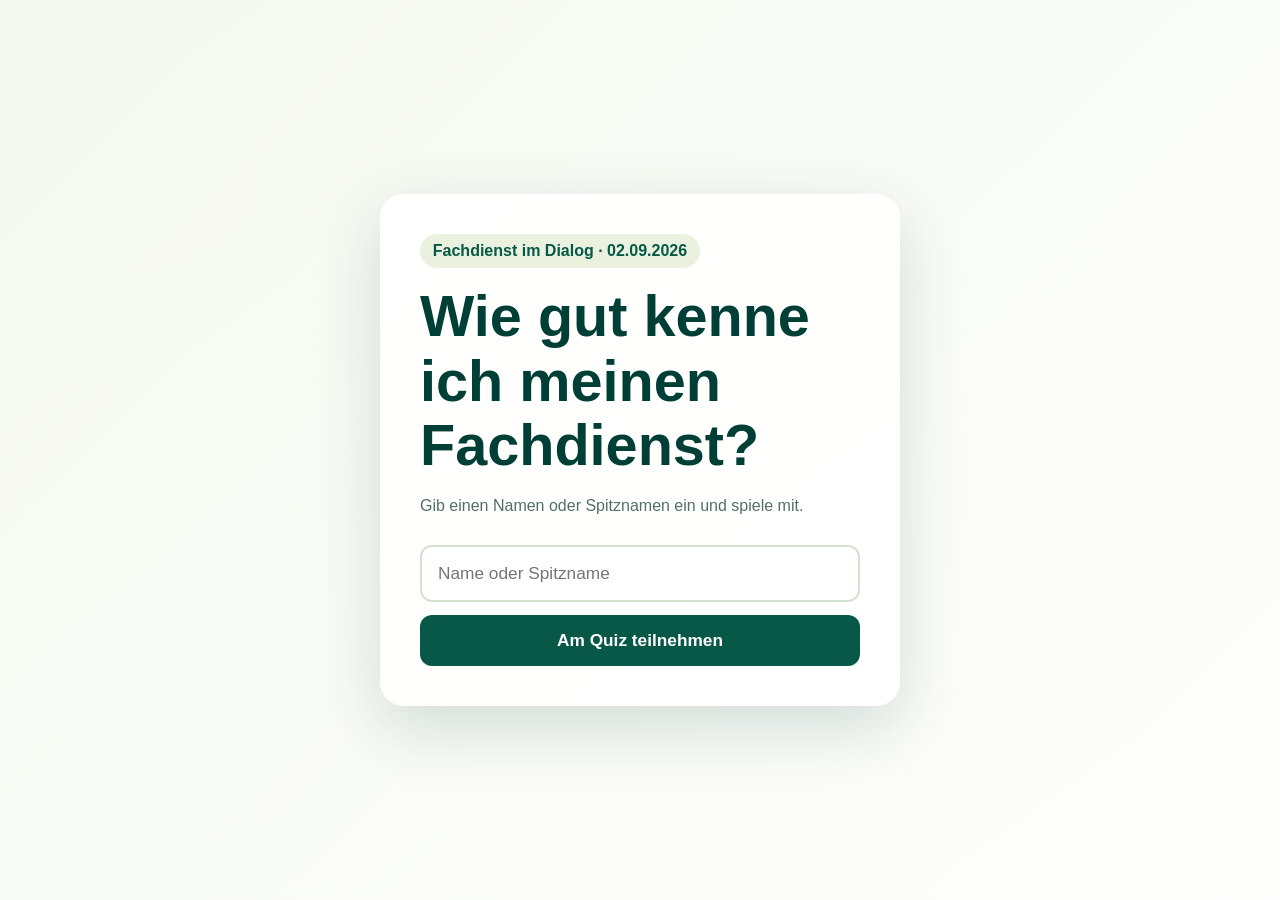
==== index.html @ 51438f98 "Add files via upload" ====
<!doctype html>
<html lang="de">
<head>
  <meta charset="utf-8">
  <meta name="viewport" content="width=device-width,initial-scale=1">
  <title>Fachdienst im Dialog – Mitspielen</title>
  <link rel="stylesheet" href="css/style.css">
</head>
<body class="app-page">
  <main class="mobile-screen" id="screen">
    <section class="app-card">
      <div id="loadingView">
        <span class="app-status">Fachdienst im Dialog</span>
        <h1>Quiz wird geladen …</h1>
      </div>

      <div id="joinView" class="hidden">
        <span class="app-status">Fachdienst im Dialog · 02.09.2026</span>
        <h1>Wie gut kenne ich meinen Fachdienst?</h1>
        <p>Gib einen Namen oder Spitznamen ein und spiele mit.</p>
        <input id="playerName" maxlength="24" autocomplete="nickname" placeholder="Name oder Spitzname">
        <button id="joinButton">Am Quiz teilnehmen</button>
      </div>

      <div id="waitingView" class="hidden">
        <span class="app-status">Du bist dabei</span>
        <h2>Bitte auf die nächste Frage warten.</h2>
        <p id="welcomeText"></p>
      </div>

      <div id="questionView" class="hidden">
        <span class="app-status" id="questionNumber"></span>
        <h2 id="questionText"></h2>
        <input id="guessInput" type="number" step="1" inputmode="numeric" placeholder="Deine Schätzung">
        <button id="submitGuess">Schätzung abgeben</button>
      </div>

      <div id="submittedView" class="hidden">
        <span class="app-status">Antwort gespeichert</span>
        <h2>Danke!</h2>
        <p>Bitte blicke wieder auf die Präsentationsfläche.</p>
      </div>
    </section>
  </main>

  <script src="lib/xlsx.full.min.js"></script>
  <script src="js/config.js"></script>
  <script src="js/app.js"></script>
  <script>
    const views = ["loadingView", "joinView", "waitingView", "questionView", "submittedView"];
    const show = id => views.forEach(view => document.getElementById(view).classList.toggle("hidden", view !== id));

    document.getElementById("joinButton").addEventListener("click", () => {
      const name = document.getElementById("playerName").value.trim();
      if (!name) return alert("Bitte gib einen Namen oder Spitznamen ein.");
      localStorage.setItem("quizPlayerName", name);
      document.getElementById("welcomeText").textContent = `Willkommen, ${name}!`;
      show("waitingView");
    });

    document.getElementById("submitGuess").addEventListener("click", () => {
      const input = document.getElementById("guessInput");
      if (input.value === "") return alert("Bitte gib eine ganze Zahl ein.");
      if (!Number.isInteger(Number(input.value))) return alert("Bitte verwende keine Nachkommastellen.");
      show("submittedView");
    });

    async function initialize() {
      try {
        await QuizUtils.loadQuestions();
        const q = Number(new URLSearchParams(location.search).get("q"));
        if (q >= 1 && q <= window.QUIZ_QUESTIONS.length) {
          const item = QuizUtils.getQuestion(q - 1);
          QuizUtils.setBackground(document.getElementById("screen"), item.background);
          document.getElementById("questionNumber").textContent = `Frage ${q} von ${window.QUIZ_QUESTIONS.length}`;
          document.getElementById("questionText").textContent = item.question;
          show("questionView");
        } else {
          show("joinView");
        }
      } catch (error) {
        document.querySelector(".app-card").classList.add("hidden");
        QuizUtils.showLoadError(error, document.getElementById("screen"));
      }
    }

    initialize();
  </script>
</body>
</html>
---- css/style.css ----
:root {
  --forest: #075847;
  --forest-deep: #003f35;
  --leaf: #5f8f20;
  --leaf-light: #8cac3c;
  --cream: #fbfaf5;
  --ink: #173f36;
  --gold: #d9a72e;
  --danger: #b74538;
}

* { box-sizing: border-box; }
html, body { width: 100%; min-height: 100%; margin: 0; }
body { font-family: "Segoe UI", Arial, Helvetica, sans-serif; color: var(--ink); }
button { font: inherit; }
.hidden { display: none !important; }

.presenter-page {
  overflow: hidden;
  background: #eef2e5;
}

.quiz-stage {
  width: 100vw;
  height: 100vh;
  min-height: 56.25vw;
  position: relative;
  overflow: hidden;
  background: url("../assets/backgrounds/presenter-base.png") center / 100% 100% no-repeat;
}

.quiz-content {
  position: absolute;
  inset: 25.5% 8.5% 11.5% 8.5%;
  display: flex;
  flex-direction: column;
}

.question-meta {
  display: flex;
  align-items: center;
  gap: 1.2rem;
  min-height: 3rem;
  margin-bottom: 2.2vh;
}

.question-number {
  padding: .55rem 1.05rem;
  border-radius: 999px;
  background: var(--leaf);
  color: white;
  font-size: clamp(.95rem, 1.35vw, 1.6rem);
  font-weight: 750;
  letter-spacing: .02em;
}

.round-title {
  font-size: clamp(1rem, 1.45vw, 1.75rem);
  color: var(--forest);
  font-weight: 650;
}

.state-panel {
  flex: 1;
  display: flex;
  flex-direction: column;
  justify-content: center;
  min-height: 0;
  animation: reveal .36s ease both;
}

.question-text {
  max-width: 78%;
  margin: 0;
  color: var(--forest-deep);
  font-size: clamp(2.2rem, 3.75vw, 5.1rem);
  line-height: 1.12;
  letter-spacing: -.025em;
  text-wrap: balance;
}

.instruction {
  margin: 2.1vh 0 0;
  font-size: clamp(1.1rem, 1.55vw, 1.85rem);
  color: #527068;
}

.live-row {
  display: block;
  margin-top: clamp(2rem, 5vh, 4.5rem);
  padding-top: 0;
}

.timer {
  position: absolute;
  right: 0;
  top: 51%;
  transform: translateY(-50%);
  width: clamp(116px, 10vw, 180px);
  aspect-ratio: 1;
  flex: 0 0 auto;
  border: clamp(7px, .65vw, 12px) solid var(--leaf-light);
  border-radius: 50%;
  display: grid;
  place-content: center;
  text-align: center;
  background: rgba(255,255,255,.82);
  box-shadow: 0 12px 32px rgba(9,83,67,.12);
  transition: border-color .25s, transform .25s;
}

.timer span {
  display: block;
  font-size: clamp(3rem, 4.8vw, 6.4rem);
  line-height: .84;
  color: var(--forest);
  font-weight: 800;
}

.timer small {
  display: block;
  margin-top: .55rem;
  color: #607970;
  font-size: clamp(.75rem, .9vw, 1.05rem);
  font-weight: 650;
}

.timer.ending {
  border-color: var(--danger);
  transform: translateY(-50%) scale(1.03);
}
.timer.ending span { color: var(--danger); }

.answer-progress { max-width: min(680px, 62%); }
.answer-progress strong {
  display: block;
  color: var(--forest);
  font-size: clamp(2.5rem, 4vw, 5.2rem);
  line-height: 1;
}
.answer-progress span {
  display: block;
  margin-top: .35rem;
  font-size: clamp(1rem, 1.35vw, 1.55rem);
  color: #527068;
}
.progress-track {
  height: 12px;
  margin-top: 1.15rem;
  overflow: hidden;
  border-radius: 99px;
  background: #dfe8dc;
}
.progress-fill {
  width: 0;
  height: 100%;
  border-radius: inherit;
  background: linear-gradient(90deg, var(--forest), var(--leaf-light));
  transition: width .5s ease;
}

#closedState, #solutionState { align-items: center; text-align: center; }
.state-icon {
  width: clamp(90px, 8vw, 140px);
  aspect-ratio: 1;
  display: grid;
  place-items: center;
  border-radius: 50%;
  background: var(--leaf);
  color: white;
  font-size: clamp(3rem, 5vw, 6rem);
  box-shadow: 0 18px 45px rgba(62,111,25,.22);
}
.state-title {
  margin: 2.5vh 0 0;
  color: var(--forest-deep);
  font-size: clamp(2.7rem, 4.7vw, 6.4rem);
}
.solution-label {
  margin: 0;
  color: #607970;
  font-size: clamp(1.2rem, 1.7vw, 2rem);
  font-weight: 650;
}
.solution-value {
  margin: 1vh 0;
  color: var(--forest);
  line-height: 1;
}
.solution-value strong { font-size: clamp(5rem, 10vw, 13rem); letter-spacing: -.06em; }
.solution-value span { margin-left: 1rem; font-size: clamp(2rem, 3.7vw, 4.8rem); font-weight: 700; }
.solution-explanation {
  max-width: 1050px;
  margin: 1.5vh auto 0;
  font-size: clamp(1.2rem, 1.8vw, 2.2rem);
  line-height: 1.4;
  color: #46675d;
  text-wrap: balance;
}

.preview-controls {
  position: fixed;
  right: 1rem;
  bottom: 1rem;
  z-index: 5;
  display: flex;
  gap: .4rem;
  padding: .45rem;
  border-radius: .8rem;
  background: rgba(0,54,44,.9);
  opacity: .17;
  transition: opacity .2s;
}
.preview-controls:hover, .preview-controls:focus-within { opacity: 1; }
.preview-controls button {
  border: 0;
  border-radius: .5rem;
  padding: .55rem .75rem;
  background: rgba(255,255,255,.13);
  color: white;
  cursor: pointer;
}
.preview-controls button:hover { background: var(--leaf); }

@keyframes reveal {
  from { opacity: 0; transform: translateY(10px); }
  to { opacity: 1; transform: translateY(0); }
}

@media (max-aspect-ratio: 4/3) {
  .quiz-stage { background-size: cover; }
  .quiz-content { inset: 24% 6% 13% 6%; }
}

@media print {
  .preview-controls { display: none; }
}

/* Teilnehmer- und Moderationsansicht */
.app-page, .admin-page {
  min-height: 100%;
  background: linear-gradient(145deg, #edf3e6, #f9faf6);
}

.mobile-screen {
  min-height: 100vh;
  display: grid;
  place-items: center;
  padding: 1.25rem;
  background-position: center;
  background-size: cover;
  position: relative;
}

.mobile-screen::before {
  content: "";
  position: absolute;
  inset: 0;
  background: linear-gradient(135deg, rgba(246,249,241,.94), rgba(255,255,255,.78));
}

.app-card {
  position: relative;
  z-index: 1;
  width: min(520px, 100%);
  padding: clamp(1.4rem, 5vw, 2.5rem);
  border-radius: 24px;
  background: rgba(255,255,255,.94);
  box-shadow: 0 22px 65px rgba(0,63,53,.16);
}

.app-card h1, .app-card h2 {
  margin: 1rem 0 .65rem;
  color: var(--forest-deep);
  line-height: 1.12;
}
.app-card h1 { font-size: clamp(2rem, 9vw, 3.6rem); }
.app-card h2 { font-size: clamp(1.7rem, 7vw, 2.7rem); }
.app-card p { color: #527068; line-height: 1.5; }
.app-status {
  display: inline-block;
  padding: .5rem .8rem;
  border-radius: 999px;
  color: var(--forest);
  background: #eaf1df;
  font-weight: 750;
}
.app-card input {
  width: 100%;
  margin-top: .7rem;
  padding: 1rem;
  border: 2px solid #d5e1cf;
  border-radius: 12px;
  color: var(--ink);
  background: white;
  font: inherit;
  font-size: 1.08rem;
}
.app-card input:focus { outline: 3px solid rgba(95,143,32,.18); border-color: var(--leaf); }
.app-card button, .admin-actions button {
  border: 0;
  border-radius: 12px;
  padding: .95rem 1rem;
  background: var(--forest);
  color: white;
  font-weight: 750;
  cursor: pointer;
}
.app-card button { width: 100%; margin-top: .8rem; font-size: 1.08rem; }

.admin-shell { min-height: 100vh; padding: 2rem; }
.admin-locked .admin-shell { display: none; }
.admin-unlocked .admin-gate { display: none; }
.admin-gate {
  min-height: 100vh;
  display: grid;
  place-items: center;
  padding: 1.25rem;
}
.admin-login-card {
  width: min(460px, 100%);
  padding: clamp(1.5rem, 5vw, 2.5rem);
  border-radius: 24px;
  background: rgba(255,255,255,.96);
  box-shadow: 0 22px 65px rgba(0,63,53,.16);
}
.admin-login-card h1 {
  margin: 1rem 0 .65rem;
  color: var(--forest-deep);
  font-size: clamp(2rem, 7vw, 3rem);
  line-height: 1.12;
}
.admin-login-card p { color: #527068; line-height: 1.5; }
.admin-login-card label {
  display: block;
  margin-top: 1.25rem;
  color: var(--forest-deep);
  font-weight: 700;
}
.admin-login-card input {
  width: 100%;
  margin-top: .5rem;
  padding: 1rem;
  border: 2px solid #d5e1cf;
  border-radius: 12px;
  color: var(--ink);
  background: white;
  font: inherit;
  font-size: 1.08rem;
}
.admin-login-card input:focus {
  outline: 3px solid rgba(95,143,32,.18);
  border-color: var(--leaf);
}
.admin-login-card button {
  width: 100%;
  margin-top: .8rem;
  border: 0;
  border-radius: 12px;
  padding: .95rem 1rem;
  background: var(--forest);
  color: white;
  font: inherit;
  font-weight: 750;
  cursor: pointer;
}
.admin-login-card button:disabled { opacity: .55; cursor: wait; }
.admin-login-message { min-height: 1.5rem; margin: .8rem 0 0; color: var(--danger) !important; font-weight: 650; }
.admin-card {
  width: min(1100px, 100%);
  margin: 0 auto;
  padding: 2rem;
  border-radius: 24px;
  background: white;
  box-shadow: 0 20px 60px rgba(0,63,53,.12);
}
.admin-heading { display: flex; justify-content: space-between; gap: 1.5rem; align-items: flex-start; }
.admin-heading-actions { display: flex; align-items: center; gap: .65rem; flex-wrap: wrap; justify-content: flex-end; }
.admin-logout {
  border: 1px solid #cbd8c5;
  border-radius: 10px;
  padding: .65rem .9rem;
  background: white;
  color: var(--forest);
  font: inherit;
  font-weight: 700;
  cursor: pointer;
}
.admin-heading h1 { margin: .75rem 0 0; color: var(--forest-deep); font-size: 2.4rem; }
.excel-status { padding: .65rem .9rem; border-radius: 10px; font-weight: 700; }
.excel-status.loading { color: #6b5a2b; background: #f7f1df; }
.excel-status.ready { color: #315f20; background: #e8f3df; }
.excel-status.error { color: #8f3028; background: #f8e3df; }
.admin-metrics { display: grid; grid-template-columns: 1fr 1fr; gap: 1rem; margin-top: 2rem; }
.admin-metrics div { padding: 1.25rem; border-radius: 16px; background: #f3f7ed; }
.admin-metrics span { display: block; color: #607970; }
.admin-metrics strong { display: block; margin-top: .25rem; color: var(--forest); font-size: 2.5rem; }
.current-question { margin: 1.5rem 0; padding: 1.4rem; border-left: 6px solid var(--leaf); background: #fbfcf8; }
.current-question small { color: #607970; font-weight: 700; }
.current-question h2 { margin: .45rem 0 0; color: var(--forest-deep); }
.admin-actions { display: grid; grid-template-columns: repeat(2, 1fr); gap: .65rem; }
.admin-actions button.accent { background: #d9a72e; color: #263b14; }
.admin-actions button.secondary { background: #e1e9dc; color: var(--ink); }
.admin-actions button:disabled { opacity: .45; cursor: not-allowed; }
.admin-note { margin: 1.25rem 0 0; color: #72847d; font-size: .92rem; }

.load-error {
  position: absolute;
  z-index: 20;
  inset: 50% auto auto 50%;
  width: min(620px, calc(100% - 2rem));
  transform: translate(-50%, -50%);
  padding: 1.5rem;
  border: 2px solid #cf6b60;
  border-radius: 16px;
  background: #fff7f5;
  color: #7c2c25;
  box-shadow: 0 20px 50px rgba(75,20,15,.16);
  text-align: left;
}
.load-error strong, .load-error span, .load-error small { display: block; }
.load-error strong { font-size: 1.25rem; }
.load-error span { margin-top: .6rem; }
.load-error small { margin-top: .75rem; color: #84534e; }

@media (max-width: 720px) {
  .admin-shell { padding: .75rem; }
  .admin-card { padding: 1.2rem; border-radius: 18px; }
  .admin-heading { flex-direction: column; }
  .admin-heading-actions { justify-content: flex-start; }
  .admin-heading { display: block; }
  .excel-status { display: inline-block; margin-top: 1rem; }
  .admin-metrics, .admin-actions { grid-template-columns: 1fr; }
}
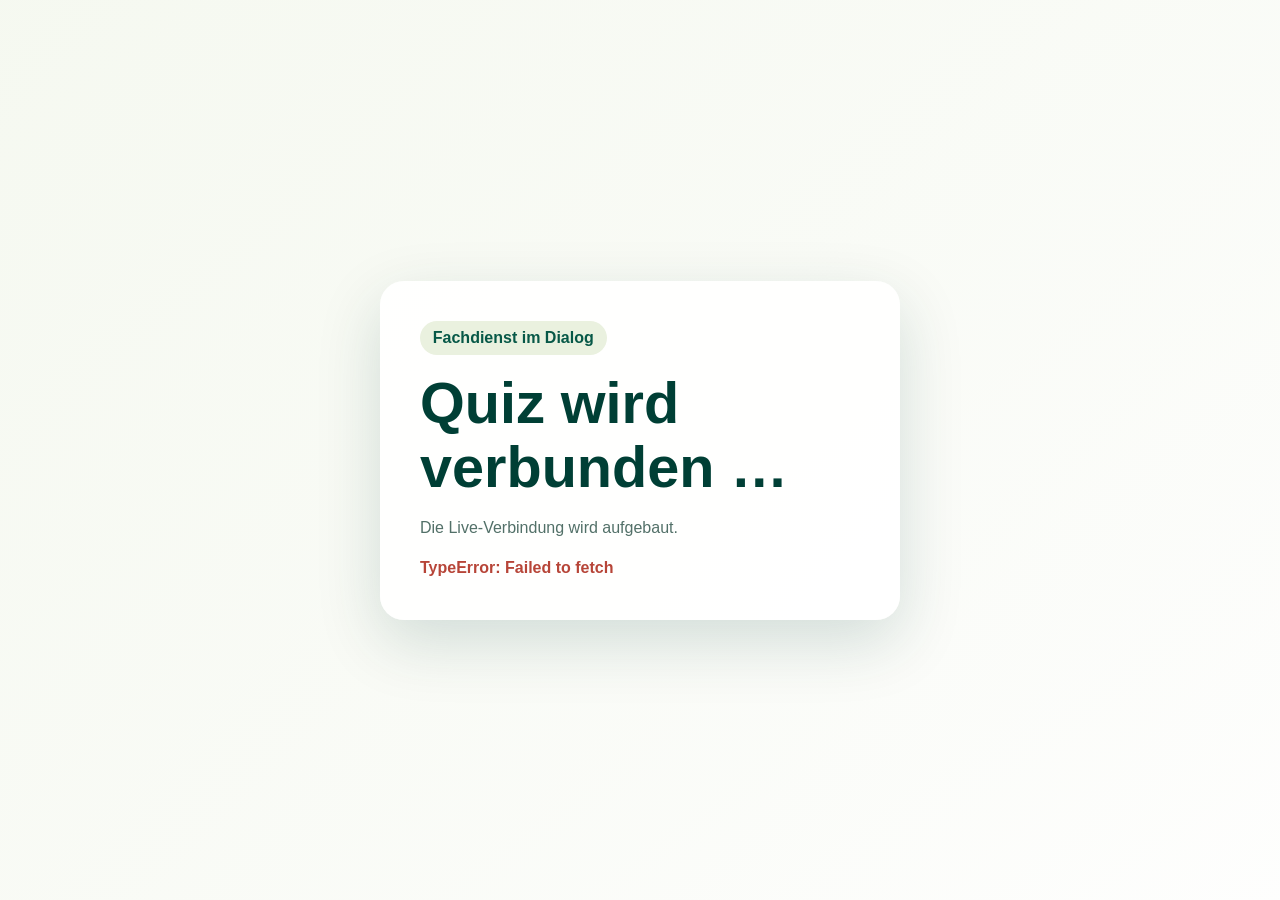
==== commit 1ac655fe: "Add files via upload" ====
--- a/index.html
+++ b/index.html
@@ -11,28 +11,30 @@
     <section class="app-card">
       <div id="loadingView">
         <span class="app-status">Fachdienst im Dialog</span>
-        <h1>Quiz wird geladen …</h1>
+        <h1>Quiz wird verbunden …</h1>
+        <p>Die Live-Verbindung wird aufgebaut.</p>
       </div>
 
       <div id="joinView" class="hidden">
         <span class="app-status">Fachdienst im Dialog · 02.09.2026</span>
         <h1>Wie gut kenne ich meinen Fachdienst?</h1>
-        <p>Gib einen Namen oder Spitznamen ein und spiele mit.</p>
+        <p id="joinHint">Gib einen Namen oder Spitznamen ein und spiele mit.</p>
         <input id="playerName" maxlength="24" autocomplete="nickname" placeholder="Name oder Spitzname">
-        <button id="joinButton">Am Quiz teilnehmen</button>
+        <button id="joinButton" type="button">Am Quiz teilnehmen</button>
       </div>
 
       <div id="waitingView" class="hidden">
-        <span class="app-status">Du bist dabei</span>
-        <h2>Bitte auf die nächste Frage warten.</h2>
+        <span class="app-status" id="waitingStatus">Du bist dabei</span>
+        <h2 id="waitingTitle">Bitte auf die nächste Frage warten.</h2>
         <p id="welcomeText"></p>
       </div>
 
       <div id="questionView" class="hidden">
         <span class="app-status" id="questionNumber"></span>
         <h2 id="questionText"></h2>
+        <p class="question-hint" id="questionHint">Deine Schätzung:</p>
         <input id="guessInput" type="number" step="1" inputmode="numeric" placeholder="Deine Schätzung">
-        <button id="submitGuess">Schätzung abgeben</button>
+        <button id="submitGuess" type="button">Schätzung abgeben</button>
       </div>
 
       <div id="submittedView" class="hidden">
@@ -40,51 +42,258 @@
         <h2>Danke!</h2>
         <p>Bitte blicke wieder auf die Präsentationsfläche.</p>
       </div>
+
+      <div id="solutionView" class="hidden">
+        <span class="app-status">Auflösung</span>
+        <p class="mobile-solution-label">Die richtige Antwort lautet</p>
+        <h2 class="mobile-solution" id="mobileSolution"></h2>
+        <p id="mobileExplanation"></p>
+      </div>
+
+      <div id="rankingView" class="hidden">
+        <span class="app-status">Finale Rangliste</span>
+        <h2>Das Ergebnis steht fest!</h2>
+        <p class="own-rank" id="ownRank"></p>
+        <ol class="mobile-ranking" id="mobileRanking"></ol>
+      </div>
+
+      <p class="app-message" id="appMessage" role="alert" aria-live="polite"></p>
     </section>
   </main>
 
   <script src="lib/xlsx.full.min.js"></script>
+  <script src="lib/supabase.js"></script>
   <script src="js/config.js"></script>
   <script src="js/app.js"></script>
+  <script src="js/live.js"></script>
   <script>
-    const views = ["loadingView", "joinView", "waitingView", "questionView", "submittedView"];
-    const show = id => views.forEach(view => document.getElementById(view).classList.toggle("hidden", view !== id));
-
-    document.getElementById("joinButton").addEventListener("click", () => {
-      const name = document.getElementById("playerName").value.trim();
-      if (!name) return alert("Bitte gib einen Namen oder Spitznamen ein.");
-      localStorage.setItem("quizPlayerName", name);
-      document.getElementById("welcomeText").textContent = `Willkommen, ${name}!`;
-      show("waitingView");
-    });
-
-    document.getElementById("submitGuess").addEventListener("click", () => {
-      const input = document.getElementById("guessInput");
-      if (input.value === "") return alert("Bitte gib eine ganze Zahl ein.");
-      if (!Number.isInteger(Number(input.value))) return alert("Bitte verwende keine Nachkommastellen.");
-      show("submittedView");
-    });
-
-    async function initialize() {
-      try {
-        await QuizUtils.loadQuestions();
-        const q = Number(new URLSearchParams(location.search).get("q"));
-        if (q >= 1 && q <= window.QUIZ_QUESTIONS.length) {
-          const item = QuizUtils.getQuestion(q - 1);
-          QuizUtils.setBackground(document.getElementById("screen"), item.background);
-          document.getElementById("questionNumber").textContent = `Frage ${q} von ${window.QUIZ_QUESTIONS.length}`;
-          document.getElementById("questionText").textContent = item.question;
-          show("questionView");
-        } else {
+    (function () {
+      "use strict";
+
+      const SESSION_KEY = "fdQuizParticipant";
+      const ANSWERED_KEY = "fdQuizAnsweredQuestions";
+      const viewIds = ["loadingView", "joinView", "waitingView", "questionView", "submittedView", "solutionView", "rankingView"];
+      const screen = document.getElementById("screen");
+      const message = document.getElementById("appMessage");
+      const joinButton = document.getElementById("joinButton");
+      const submitButton = document.getElementById("submitGuess");
+      let participant = null;
+      let state = null;
+      let renderedQuestion = null;
+      let rankingLoaded = false;
+      let rankingLoading = false;
+
+      function show(id) {
+        viewIds.forEach(view => document.getElementById(view).classList.toggle("hidden", view !== id));
+      }
+
+      function setMessage(value, isError = false) {
+        message.textContent = value || "";
+        message.classList.toggle("error", isError && Boolean(value));
+      }
+
+      function readJson(key, fallback) {
+        try { return JSON.parse(localStorage.getItem(key)) || fallback; }
+        catch (_) { return fallback; }
+      }
+
+      function answeredQuestions() {
+        return readJson(ANSWERED_KEY, []);
+      }
+
+      function markAnswered(number) {
+        const values = new Set(answeredQuestions());
+        values.add(Number(number));
+        localStorage.setItem(ANSWERED_KEY, JSON.stringify([...values]));
+      }
+
+      function hasAnswered(number) {
+        return answeredQuestions().includes(Number(number));
+      }
+
+      function saveParticipant(value) {
+        participant = value;
+        localStorage.setItem(SESSION_KEY, JSON.stringify(value));
+      }
+
+      function clearParticipant() {
+        participant = null;
+        localStorage.removeItem(SESSION_KEY);
+        localStorage.removeItem(ANSWERED_KEY);
+      }
+
+      function setWaiting(status, title, text) {
+        document.getElementById("waitingStatus").textContent = status;
+        document.getElementById("waitingTitle").textContent = title;
+        document.getElementById("welcomeText").textContent = text || "";
+        show("waitingView");
+      }
+
+      function renderQuestion(currentState, accepting) {
+        const number = Number(currentState.current_question);
+        if (renderedQuestion !== number) {
+          renderedQuestion = number;
+          document.getElementById("guessInput").value = "";
+        }
+        QuizUtils.setBackground(screen, currentState.background);
+        document.getElementById("questionNumber").textContent = `Frage ${number} von ${currentState.question_count}`;
+        document.getElementById("questionText").textContent = currentState.question_text || "Die nächste Frage wird vorbereitet.";
+        document.getElementById("questionHint").textContent = accepting
+          ? "Deine Schätzung:"
+          : "Die Antwortzeit startet gleich.";
+        document.getElementById("guessInput").disabled = !accepting;
+        submitButton.disabled = !accepting;
+        show("questionView");
+      }
+
+      async function renderRanking() {
+        show("rankingView");
+        if (rankingLoaded || rankingLoading) return;
+        rankingLoading = true;
+        try {
+          const rows = await QuizLive.getRanking();
+          const list = document.getElementById("mobileRanking");
+          list.replaceChildren();
+          rows.slice(0, 10).forEach(row => {
+            const item = document.createElement("li");
+            const name = document.createElement("span");
+            const points = document.createElement("strong");
+            name.textContent = `${row.place}. ${row.nickname}`;
+            points.textContent = `${QuizUtils.formatNumber(row.total_points)} Punkte`;
+            item.append(name, points);
+            list.appendChild(item);
+          });
+          const own = participant ? rows.find(row => row.nickname === participant.nickname) : null;
+          document.getElementById("ownRank").textContent = own
+            ? `Dein Platz: ${own.place} · ${QuizUtils.formatNumber(own.total_points)} Punkte`
+            : "Die besten zehn Platzierungen:";
+          rankingLoaded = true;
+        } catch (error) {
+          setMessage(QuizUtils.errorMessage(error), true);
+        } finally {
+          rankingLoading = false;
+        }
+      }
+
+      function render(currentState) {
+        state = currentState;
+        setMessage("");
+
+        if (currentState.status === "ranking") {
+          renderRanking();
+          return;
+        }
+
+        if (!participant) {
+          document.getElementById("joinButton").disabled = currentState.status === "setup";
+          document.getElementById("joinHint").textContent = currentState.status === "setup"
+            ? "Die Moderation bereitet das Quiz gerade vor. Gleich geht es los."
+            : "Gib einen Namen oder Spitznamen ein und spiele mit.";
           show("joinView");
-        }
-      } catch (error) {
-        document.querySelector(".app-card").classList.add("hidden");
-        QuizUtils.showLoadError(error, document.getElementById("screen"));
-      }
-    }
-
-    initialize();
+          return;
+        }
+
+        const name = participant.nickname;
+        if (currentState.status === "setup") {
+          setWaiting("Quiz wird vorbereitet", "Gleich geht es los.", `${name}, du wirst automatisch verbunden.`);
+        } else if (currentState.status === "lobby") {
+          setWaiting("Du bist dabei", "Bitte auf die erste Frage warten.", `Willkommen, ${name}!`);
+        } else if (currentState.status === "question") {
+          renderQuestion(currentState, false);
+        } else if (currentState.status === "accepting") {
+          const deadline = currentState.answer_deadline ? Date.parse(currentState.answer_deadline) : 0;
+          if (hasAnswered(currentState.current_question)) {
+            show("submittedView");
+          } else if (deadline && Date.now() > deadline + 1500) {
+            setWaiting("Zeit abgelaufen", "Diese Runde ist geschlossen.", "Bitte blicke wieder auf die Präsentationsfläche.");
+          } else {
+            renderQuestion(currentState, true);
+          }
+        } else if (currentState.status === "closed") {
+          if (hasAnswered(currentState.current_question)) show("submittedView");
+          else setWaiting("Antworten geschlossen", "Zeit für die Auflösung.", "Bitte blicke auf die Präsentationsfläche.");
+        } else if (currentState.status === "solution") {
+          document.getElementById("mobileSolution").textContent = `${QuizUtils.formatNumber(currentState.correct_answer)} ${currentState.unit || ""}`.trim();
+          document.getElementById("mobileExplanation").textContent = currentState.explanation || "";
+          show("solutionView");
+        }
+      }
+
+      joinButton.addEventListener("click", async () => {
+        const nickname = document.getElementById("playerName").value.trim();
+        if (!nickname) return setMessage("Bitte gib einen Namen oder Spitznamen ein.", true);
+        joinButton.disabled = true;
+        setMessage("Teilnahme wird eingerichtet …");
+        try {
+          const rows = await QuizLive.join(nickname);
+          if (!rows || !rows.length) throw new Error("Die Teilnahme konnte nicht angelegt werden.");
+          const row = rows[0];
+          saveParticipant({ id: row.participant_id, accessToken: row.access_token, nickname: row.nickname });
+          setMessage("");
+          render(state);
+        } catch (error) {
+          setMessage(QuizUtils.errorMessage(error), true);
+        } finally {
+          joinButton.disabled = state && state.status === "setup";
+        }
+      });
+
+      document.getElementById("playerName").addEventListener("keydown", event => {
+        if (event.key === "Enter") joinButton.click();
+      });
+
+      submitButton.addEventListener("click", async () => {
+        const input = document.getElementById("guessInput");
+        if (input.value === "" || !Number.isInteger(Number(input.value))) {
+          return setMessage("Bitte gib eine ganze Zahl ein.", true);
+        }
+        submitButton.disabled = true;
+        setMessage("Antwort wird gespeichert …");
+        try {
+          await QuizLive.submit(participant.id, participant.accessToken, Number(input.value));
+          markAnswered(state.current_question);
+          setMessage("");
+          show("submittedView");
+        } catch (error) {
+          const text = QuizUtils.errorMessage(error);
+          if (text.includes("bereits eine Antwort")) {
+            markAnswered(state.current_question);
+            setMessage("");
+            show("submittedView");
+          } else {
+            setMessage(text, true);
+            submitButton.disabled = false;
+          }
+        }
+      });
+
+      async function restoreParticipant() {
+        const saved = readJson(SESSION_KEY, null);
+        if (!saved || !saved.accessToken) return;
+        try {
+          const rows = await QuizLive.resume(saved.accessToken);
+          if (rows && rows.length) {
+            participant = { id: rows[0].participant_id, accessToken: saved.accessToken, nickname: rows[0].nickname };
+            localStorage.setItem(SESSION_KEY, JSON.stringify(participant));
+          } else {
+            clearParticipant();
+          }
+        } catch (_) {
+          clearParticipant();
+        }
+      }
+
+      async function initialize() {
+        try {
+          await restoreParticipant();
+          QuizLive.subscribeState(render, error => setMessage(QuizUtils.errorMessage(error), true));
+        } catch (error) {
+          QuizUtils.showLoadError(error, screen);
+        }
+      }
+
+      initialize();
+    })();
   </script>
 </body>
 </html>
--- a/css/style.css
+++ b/css/style.css
@@ -159,7 +159,7 @@
   transition: width .5s ease;
 }
 
-#closedState, #solutionState { align-items: center; text-align: center; }
+.center-state { align-items: center; text-align: center; }
 .state-icon {
   width: clamp(90px, 8vw, 140px);
   aspect-ratio: 1;
@@ -222,6 +222,70 @@
 }
 .preview-controls button:hover { background: var(--leaf); }
 
+.connection-dot {
+  width: 34px;
+  height: 34px;
+  margin-bottom: 1.2rem;
+  border: 5px solid #d8e3d2;
+  border-top-color: var(--leaf);
+  border-radius: 50%;
+  animation: spin .9s linear infinite;
+}
+
+.lobby-count {
+  display: flex;
+  align-items: baseline;
+  gap: 1.1rem;
+  margin-top: 3vh;
+  color: var(--forest);
+}
+.lobby-count strong { font-size: clamp(5rem, 9vw, 11rem); line-height: .9; }
+.lobby-count span { max-width: 210px; text-align: left; font-size: clamp(1.2rem, 1.7vw, 2rem); font-weight: 700; }
+
+.ranking-title {
+  margin: .5vh 0 1.8vh;
+  color: var(--forest-deep);
+  font-size: clamp(2.4rem, 4vw, 5rem);
+}
+.presenter-ranking {
+  width: min(900px, 90%);
+  margin: 0;
+  padding: 0;
+  list-style: none;
+  display: grid;
+  gap: clamp(.45rem, 1vh, .9rem);
+}
+.presenter-ranking li {
+  display: grid;
+  grid-template-columns: 70px 1fr auto;
+  align-items: center;
+  gap: 1rem;
+  padding: clamp(.65rem, 1.15vh, 1rem) clamp(1rem, 1.8vw, 1.8rem);
+  border-radius: 14px;
+  background: rgba(255,255,255,.88);
+  box-shadow: 0 8px 22px rgba(0,63,53,.09);
+  text-align: left;
+}
+.presenter-ranking li:nth-child(1) { background: #fff3c9; transform: scale(1.025); }
+.presenter-ranking li > span { color: var(--gold); font-size: clamp(1.5rem, 2.2vw, 2.7rem); font-weight: 850; }
+.presenter-ranking li > strong { color: var(--forest-deep); font-size: clamp(1.25rem, 1.85vw, 2.25rem); }
+.presenter-ranking li > em { color: var(--forest); font-size: clamp(1rem, 1.35vw, 1.6rem); font-style: normal; font-weight: 750; }
+
+.connection-warning {
+  position: fixed;
+  right: 1rem;
+  bottom: 1rem;
+  z-index: 10;
+  max-width: 430px;
+  padding: .8rem 1rem;
+  border-radius: 10px;
+  background: rgba(130,38,30,.94);
+  color: white;
+  font-weight: 700;
+}
+
+@keyframes spin { to { transform: rotate(360deg); } }
+
 @keyframes reveal {
   from { opacity: 0; transform: translateY(10px); }
   to { opacity: 1; transform: translateY(0); }
@@ -307,6 +371,31 @@
   cursor: pointer;
 }
 .app-card button { width: 100%; margin-top: .8rem; font-size: 1.08rem; }
+.app-card button:disabled { opacity: .5; cursor: not-allowed; }
+.question-hint { margin-bottom: 0; font-weight: 700; }
+.app-message { min-height: 1.4rem; margin: .75rem 0 0 !important; color: #607970 !important; font-weight: 650; }
+.app-message.error { color: var(--danger) !important; }
+.mobile-solution-label { margin: 1.25rem 0 0 !important; font-weight: 700; }
+.mobile-solution { color: var(--forest) !important; font-size: clamp(2.5rem, 11vw, 4.5rem) !important; }
+.own-rank {
+  padding: .9rem 1rem;
+  border-radius: 12px;
+  background: #eaf1df;
+  color: var(--forest) !important;
+  font-weight: 800;
+}
+.mobile-ranking { margin: 1rem 0 0; padding: 0; list-style: none; display: grid; gap: .55rem; }
+.mobile-ranking li {
+  display: flex;
+  justify-content: space-between;
+  gap: 1rem;
+  padding: .75rem .85rem;
+  border-radius: 10px;
+  background: #f3f7ed;
+}
+.mobile-ranking li:first-child { background: #fff3c9; }
+.mobile-ranking span { color: var(--forest-deep); font-weight: 700; }
+.mobile-ranking strong { color: var(--forest); white-space: nowrap; }
 
 .admin-shell { min-height: 100vh; padding: 2rem; }
 .admin-locked .admin-shell { display: none; }
@@ -366,6 +455,7 @@
 }
 .admin-login-card button:disabled { opacity: .55; cursor: wait; }
 .admin-login-message { min-height: 1.5rem; margin: .8rem 0 0; color: var(--danger) !important; font-weight: 650; }
+.admin-login-message.success { color: var(--forest) !important; }
 .admin-card {
   width: min(1100px, 100%);
   margin: 0 auto;
@@ -376,6 +466,7 @@
 }
 .admin-heading { display: flex; justify-content: space-between; gap: 1.5rem; align-items: flex-start; }
 .admin-heading-actions { display: flex; align-items: center; gap: .65rem; flex-wrap: wrap; justify-content: flex-end; }
+.admin-account { color: #607970; font-size: .88rem; }
 .admin-logout {
   border: 1px solid #cbd8c5;
   border-radius: 10px;
@@ -403,6 +494,8 @@
 .admin-actions button.secondary { background: #e1e9dc; color: var(--ink); }
 .admin-actions button:disabled { opacity: .45; cursor: not-allowed; }
 .admin-note { margin: 1.25rem 0 0; color: #72847d; font-size: .92rem; }
+.admin-note.error { color: var(--danger); font-weight: 700; }
+.admin-busy .admin-actions { opacity: .72; }
 
 .load-error {
   position: absolute;
@@ -431,4 +524,6 @@
   .admin-heading { display: block; }
   .excel-status { display: inline-block; margin-top: 1rem; }
   .admin-metrics, .admin-actions { grid-template-columns: 1fr; }
-}
+  .presenter-ranking li { grid-template-columns: 48px 1fr; }
+  .presenter-ranking li > em { grid-column: 2; }
+}
